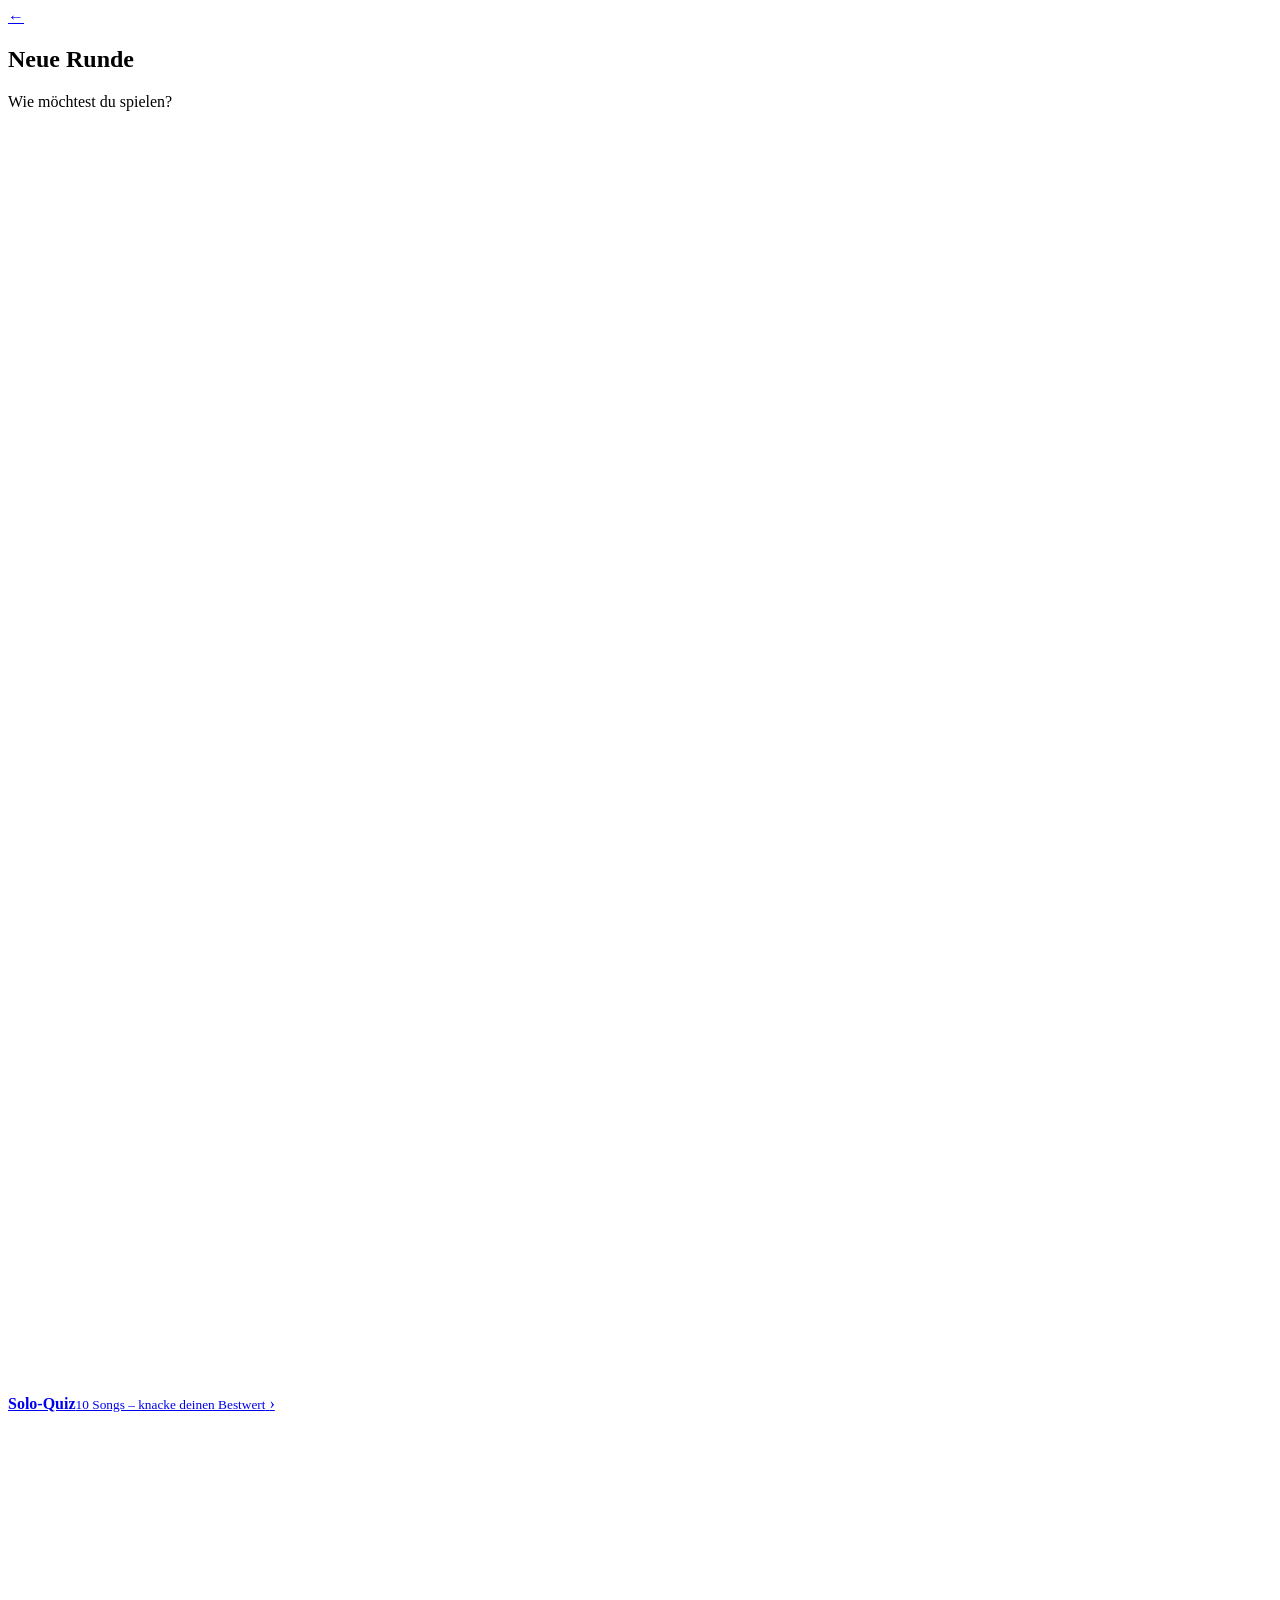
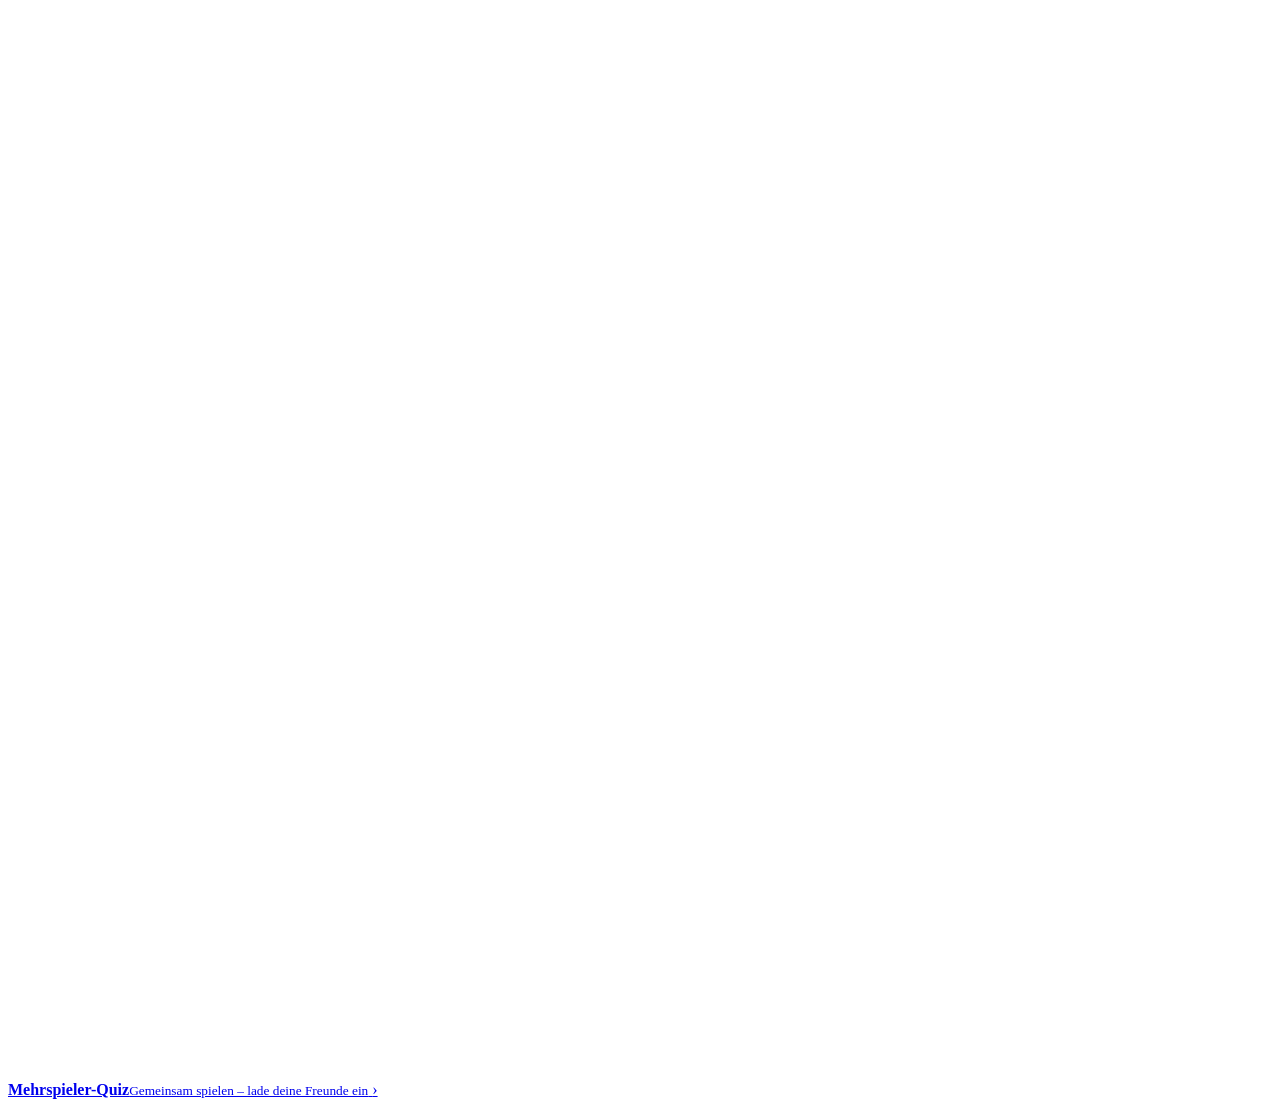
==== mode.html @ f0471aca "Add game mode selection page This HTML file sets up the structure for the TrackTally quiz mode selec" ====
<!doctype html>
<html lang="de">
  <head>
    <meta charset="UTF-8" />
    <meta name="viewport" content="width=device-width, initial-scale=1.0" />
    <meta name="theme-color" content="#08101d" />
    <meta name="description" content="Wähle den Spielmodus für dein TrackTally-Quiz." />
    <title>TrackTally – Spielmodus wählen</title>
    <link rel="stylesheet" href="mode.css" />
  </head>
  <body class="mode-page">
    <main class="mode-shell">
      <a class="mode-back" href="./" aria-label="Zurück zur Startseite">←</a>

      <section class="mode-choice" aria-labelledby="modeTitle">
        <h1 id="modeTitle">Neue Runde</h1>
        <p class="mode-intro">Wie möchtest du spielen?</p>

        <div class="mode-options">
          <a class="mode-card mode-card-solo" href="play.html?mode=solo">
            <span class="mode-icon" aria-hidden="true"><svg viewBox="0 0 24 24" fill="none"><circle cx="12" cy="6.8" r="3.1"></circle><path d="M5.7 21v-2.2a6.3 6.3 0 0 1 6.3-6.3 6.3 6.3 0 0 1 6.3 6.3V21"></path></svg></span>
            <span class="mode-copy"><strong>Solo-Quiz</strong><small>10 Songs – knacke deinen Bestwert</small></span>
            <span class="mode-chevron" aria-hidden="true">›</span>
          </a>

          <a class="mode-card mode-card-multiplayer" href="play.html?mode=multiplayer">
            <span class="mode-icon" aria-hidden="true"><svg viewBox="0 0 24 24" fill="none"><path d="m13.4 2-7 11h5.3L10.6 22l7-11h-5.3L13.4 2Z"></path></svg></span>
            <span class="mode-copy"><strong>Mehrspieler-Quiz</strong><small>Gemeinsam spielen – lade deine Freunde ein</small></span>
            <span class="mode-chevron" aria-hidden="true">›</span>
          </a>
        </div>
      </section>
    </main>
  </body>
</html>
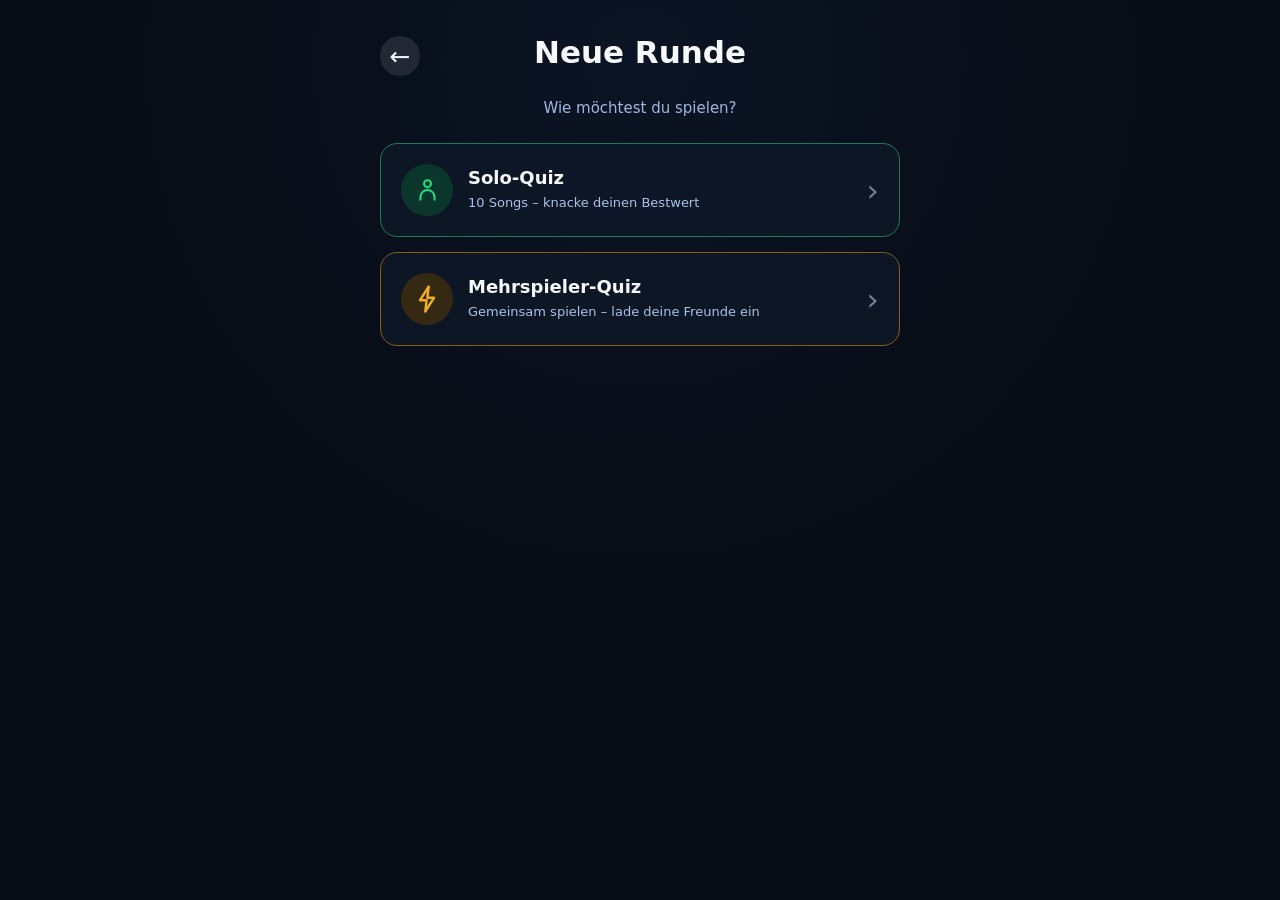
==== commit f213a11b: "Add solo quiz type selection" ====
--- a/mode.html
+++ b/mode.html
@@ -17,7 +17,7 @@
         <p class="mode-intro">Wie möchtest du spielen?</p>
 
         <div class="mode-options">
-          <a class="mode-card mode-card-solo" href="play.html?mode=solo">
+          <a class="mode-card mode-card-solo" href="quiz-type.html">
             <span class="mode-icon" aria-hidden="true"><svg viewBox="0 0 24 24" fill="none"><circle cx="12" cy="6.8" r="3.1"></circle><path d="M5.7 21v-2.2a6.3 6.3 0 0 1 6.3-6.3 6.3 6.3 0 0 1 6.3 6.3V21"></path></svg></span>
             <span class="mode-copy"><strong>Solo-Quiz</strong><small>10 Songs – knacke deinen Bestwert</small></span>
             <span class="mode-chevron" aria-hidden="true">›</span>
--- a/mode.css
+++ b/mode.css
@@ -0,0 +1,136 @@
+:root {
+  color-scheme: dark;
+  font-family: Inter, ui-sans-serif, system-ui, -apple-system, BlinkMacSystemFont, "Segoe UI", sans-serif;
+  background: #070b13;
+  color: #f8f9fd;
+}
+
+* { box-sizing: border-box; }
+
+body {
+  margin: 0;
+  min-width: 320px;
+  min-height: 100vh;
+  background:
+    radial-gradient(circle at 50% 7%, rgba(15, 28, 51, .54), transparent 36rem),
+    #070b13;
+}
+
+.mode-page { min-height: 100vh; }
+
+.mode-shell {
+  position: relative;
+  width: min(100% - 32px, 520px);
+  min-height: 100vh;
+  margin: 0 auto;
+  padding: clamp(27px, 4vh, 35px) 0 48px;
+}
+
+.mode-back {
+  position: absolute;
+  top: clamp(20px, 4vh, 36px);
+  left: 0;
+  display: grid;
+  width: 40px;
+  height: 40px;
+  place-items: center;
+  border-radius: 50%;
+  color: #f2f5fb;
+  background: #222935;
+  font-size: 25px;
+  line-height: 1;
+  text-decoration: none;
+  transition: transform .18s ease, background-color .18s ease;
+}
+
+.mode-back:hover,
+.mode-back:focus-visible { background: #303a4b; transform: translateX(-2px); }
+
+.mode-choice { padding-top: 0; }
+
+h1 {
+  margin: 0;
+  font-size: clamp(25px, 5vw, 31px);
+  line-height: 1.15;
+  text-align: center;
+}
+
+.mode-intro {
+  margin: 28px 0 26px;
+  color: #9db8df;
+  font-size: 15px;
+  text-align: center;
+}
+
+.mode-options { display: grid; gap: 15px; }
+
+.mode-card {
+  display: grid;
+  grid-template-columns: 52px minmax(0, 1fr) 24px;
+  align-items: center;
+  gap: 15px;
+  min-height: 94px;
+  padding: 17px 20px;
+  border: 1px solid #1e7b58;
+  border-radius: 17px;
+  color: inherit;
+  background: rgba(14, 23, 39, .89);
+  text-decoration: none;
+  transition: transform .18s ease, border-color .18s ease, background-color .18s ease, box-shadow .18s ease;
+}
+
+.mode-card:hover,
+.mode-card:focus-visible {
+  transform: translateY(-2px);
+  background: #121d2d;
+  box-shadow: 0 15px 28px rgba(0, 0, 0, .25);
+}
+
+.mode-card-multiplayer { border-color: #81601a; }
+.mode-card-solo:hover,
+.mode-card-solo:focus-visible { border-color: #23e585; }
+.mode-card-multiplayer:hover,
+.mode-card-multiplayer:focus-visible { border-color: #e5a91d; }
+
+.mode-icon {
+  display: grid;
+  width: 52px;
+  height: 52px;
+  place-items: center;
+  border-radius: 50%;
+  color: #20df7d;
+  background: #0b362c;
+}
+
+.mode-icon svg {
+  width: 27px;
+  height: 27px;
+  stroke: currentColor;
+  stroke-linecap: round;
+  stroke-linejoin: round;
+  stroke-width: 1.8;
+}
+
+.mode-card-multiplayer .mode-icon {
+  color: #f0ac22;
+  background: #352914;
+}
+
+.mode-card-multiplayer .mode-icon svg {
+  width: 30px;
+  height: 30px;
+  stroke-width: 1.9;
+}
+
+.mode-copy { display: grid; gap: 5px; }
+.mode-copy strong { font-size: 18px; line-height: 1.15; }
+.mode-copy small { color: #a9c3e6; font-size: 13px; line-height: 1.32; }
+.mode-chevron { color: #71809a; font-size: 31px; font-weight: 300; text-align: right; }
+
+@media (max-width: 470px) {
+  .mode-shell { width: min(100% - 28px, 520px); }
+  .mode-card { grid-template-columns: 46px minmax(0, 1fr) 18px; gap: 12px; padding: 15px; }
+  .mode-icon { width: 46px; height: 46px; }
+  .mode-copy strong { font-size: 16px; }
+  .mode-copy small { font-size: 12px; }
+}
